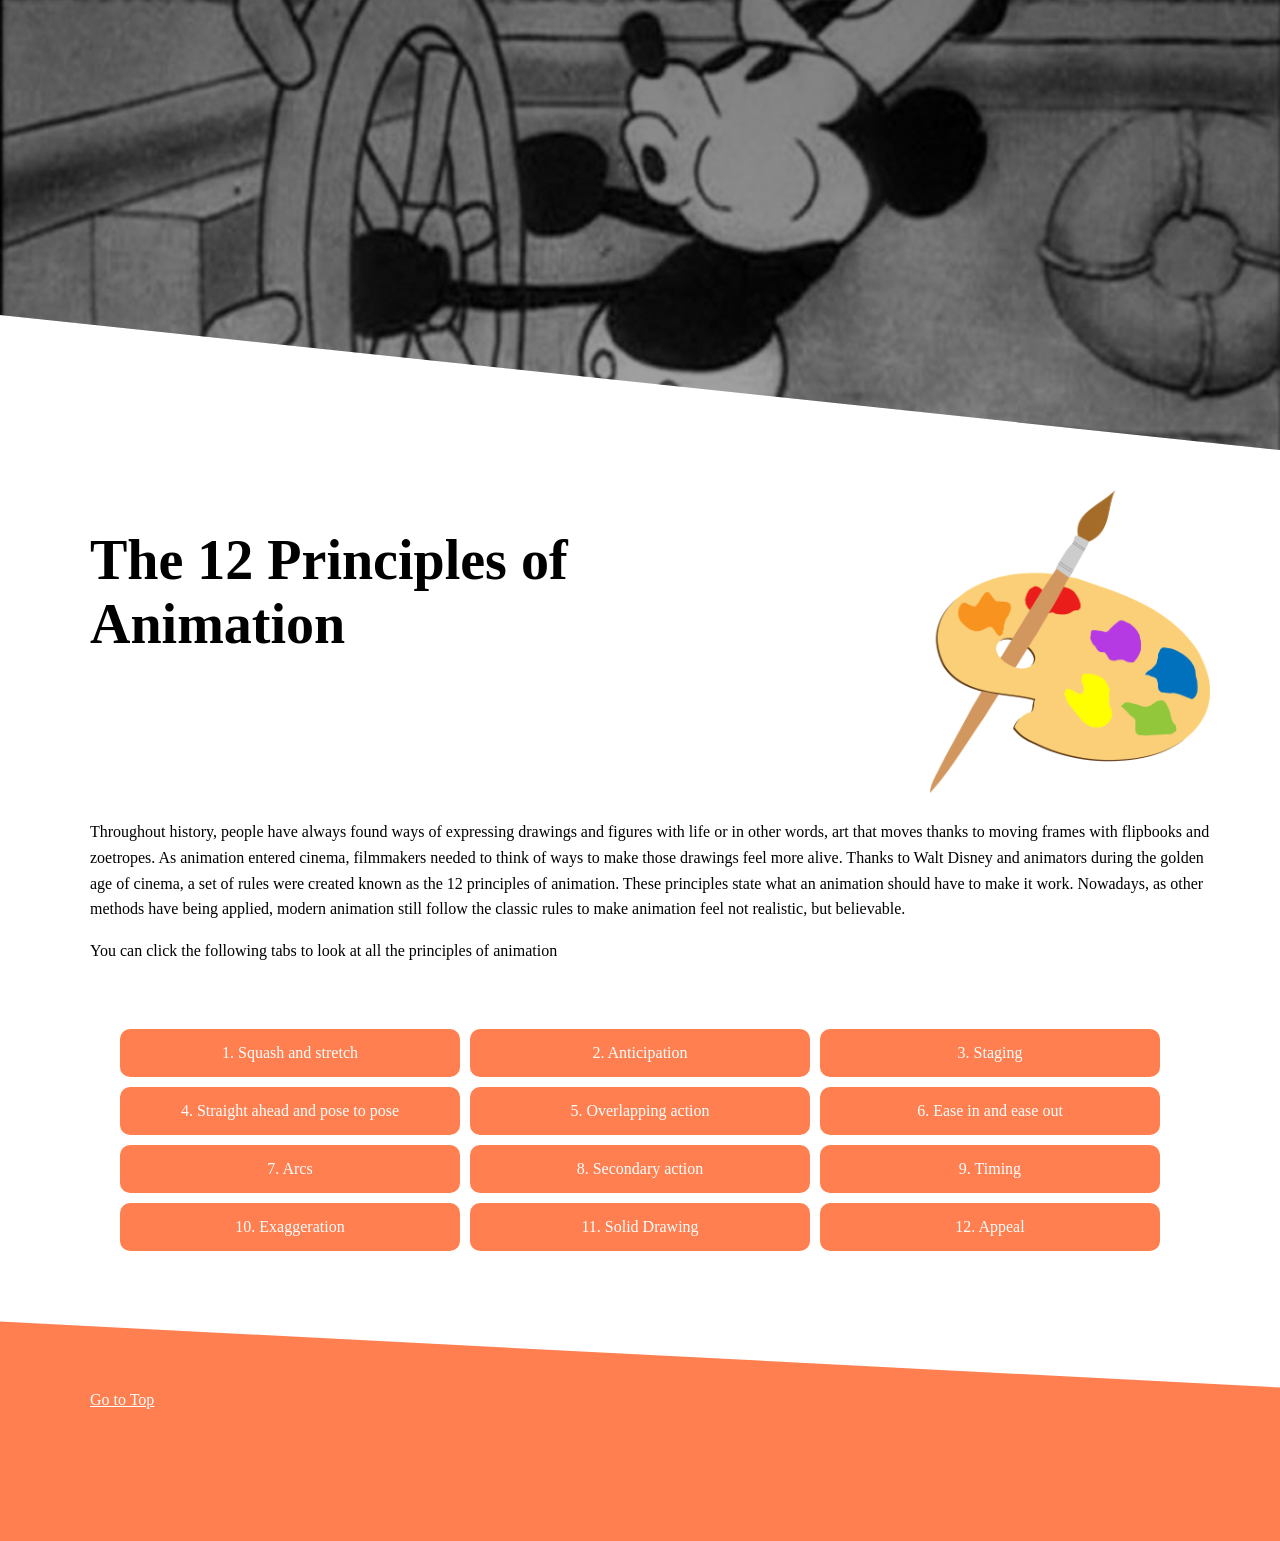
==== index.html @ e00cbaf3 "Add files via upload" ====
<!DOCTYPE html>
<html lang="en">

<head>

  <meta charset="UTF-8">
  <meta name="viewport" content="width=device-width, initial-scale=1.0">
  <title>12 Principles of Animation: Main Page</title>
  <link rel="stylesheet" href="css/styling.css">
   

</head>

<body>
<header class = "home-header">


</header>

<nav id="sticky-header">

  <div class="sticky-header-principle">


    <a href="#top">Go to Top</a>
      

  </div>


</nav>



 <div class="clipped-container">
 <main id = "index-hierarchy">  <!--main content with skewed display-->

    <div id="home-title-picture">
    <h1> The 12 Principles of Animation</h1>
    <img src="pics/artist-1297400_1280.png" alt = "artist palette" width="50%">
    </div>


  <div>
    
  

    <p>
    Throughout history, people have always found ways of expressing drawings and figures with life or in other
    words, art that moves thanks to moving frames with flipbooks and zoetropes. 
    As animation entered cinema, filmmakers needed to think of ways to make those drawings feel more alive. 
    Thanks to Walt Disney and animators during the golden age of cinema, a set of rules were created known as the 12 principles of animation. 
    These principles state what an animation should have to make it work.
    Nowadays, as other methods have being applied, modern animation still follow the classic 
    rules to make animation feel not realistic, but believable.
    </p>

  

    <div>
   <p>You can click the following tabs to look at all the principles of animation</p>

    </div>

 
 </div>
  

</main> 

   <div class = "principles-index">
      <!--grid tabs goes here-->

      <a href="squashNstretch.html"> 1. Squash and stretch</a>
      <a href="anticipation.html">2. Anticipation</a>
      <a href="staging.html"> 3. Staging</a>
      <a href="straightPose.html"> 4. Straight ahead and pose to pose</a>
      <a href="overlap.html">5. Overlapping action </a>
      <a href="easeinNout.html"> 6. Ease in and ease out</a>
      <a href="arcs.html">7. Arcs</a>
      <a href="secondary.html"> 8. Secondary action</a>
      <a href="timing.html"> 9. Timing</a>
      <a href="exaggeration.html">10. Exaggeration</a>
      <a href="solidDrawing.html">11. Solid Drawing</a>
      <a href="appeal.html">12. Appeal</a>
 
    </div>



 </div>

 <footer>  

  <div class="skipMain">
  <a href="#top">Go to Top</a>
  </div>
 </footer>

 <script src="js/code.js"></script>

</body>



</html>
---- css/styling.css ----
@font-face {
    font-family: "Comfortaa";
    src: url(../fonts/Comfortaa-Bold.ttf) format('truetype');
    src: url(../fonts/Comfortaa-Light.ttf) format('truetype');
    src: url(../fonts/Comfortaa-Regular.ttf) format('truetype');

}

html{

    scroll-behavior: smooth;
  }
  
body{

    font-family: "Comfortaa", regular;
    font-size: 100%;
    margin: 0;
    padding: 0;


}

iframe {

    width: 90%;
}

p {
    line-height: 1.6; 
  }


  
   .home-header {
    height: 50vh;
    background-image: url("../pics/steamboat.jpg");
    background-size: cover;
    background-position: center;
    display: flex;
    clip-path: polygon(
        0 0,
    100% 0,
    100% 100%,
    0 70%
    );
  }
  
  
   .home-header::before {
      content: '';
      position: absolute;
      top: 0;
      left: 0;
      right: 0;
      bottom: 0;
      overflow: hidden;
      /* Add your gradient or solid color overlay here */
      background: linear-gradient(to bottom, rgba(0, 0, 0, 0.5), rgba(0, 0, 0, 0.2)); 
      /*background-color: white;*/
      z-index: -1; /* Puts the overlay behind the header content */
      /*transform: skewY(-6deg); */
      /*transform-origin: bottom left;*/
  }
    


    .principle-header {
    height: 50vh; 
    background-color: coral;
    background-size: cover;
    background-position: center;
    display: flex;
    justify-content: flex-end; /* Aligns content to the right end of the container */
    align-items: center; 
    clip-path: polygon(
        0 0,
    100% 0,
    100% 100%,
    0 70%
    );


  }


  
    .principle-header::before {
      content: '';
      position: absolute;
      top: 0;
      left: 0;
      right: 0;
      bottom: 0;
      overflow: hidden;
      /* Add your gradient or solid color overlay here */
      background: linear-gradient(to bottom, rgba(0, 0, 0, 0.5), rgba(0, 0, 0, 0.2)); 
      /*background-color: white;*/
      z-index: -1; /* Puts the overlay behind the header content */
      /*transform: skewY(-6deg); */
      /*transform-origin: bottom left;*/
  }


#sticky-header{

    position:fixed;
    display: flex;
    align-items: center;
       flex-direction: row;
    background-color: gray;
    border-radius: 10px;
    padding: 0px;
    margin:0px;
  text-align: center;
  height: 90px;
  top: -1000px;
  width:200px;
  right:10%;
  justify-content: center ;
  z-index: 1000;
  transition: top 0.3s; 


}

    #sticky-header.sticky {
        top: 0;
        }
        
.sticky-header-principle{

    display: flex;
    flex-direction: row;
    padding:10px;
    margin-left: 20px;
    margin-right: 20px;
    align-items:center;

}

.sticky-header-principle h1{

 

        font-size: 80%;
        text-align: right; 
        margin:0;
        padding:30px;
        color:white;
    
    

}

.sticky-header-principle a{

 

    font-size: 90%;
    text-align: right; 
    margin:0;
    padding:30px;
    color:white;



}
.sticky-header-principle p{

 

    font-size: 00%;
    text-align: right; 
    margin:0;
    padding:30px;
    color:white;



}

    #home-title-picture{

    display: grid;
    grid-template-columns: auto;

  }

  
.header-container-principle{

    font-size: 120%;
    text-align: right; 
    margin:0;
    padding:30px;
    color:white;


}






/*.skewed-bg {
   
    top: 0;
    bottom: 0;
    right: 0;
    left: 0;
    width: 100%;
    height: 100%;
    background-color: #36D1DC; 
    transform: skewY(-6deg); 
    transform-origin: top left;
}*/



.clipped-container{ 
margin-left: 70px;
margin-right: 70px;
margin-top: 30px;
margin-bottom: 30px;

}
#index-hierarchy{
    
    width:100%;
    display: grid;
    grid-template-columns: 1fr;
    row-gap:10px;
    column-gap: 10px;
    padding:10px;
    justify-content: center;
    text-align: left;
    align-items:center;
    object-fit: cover;
       

}

.spaceA { grid-area: spaceA; }
.spaceB { grid-area: spaceB; }
.spaceC { grid-area: spaceC; }
.spaceD { grid-area: spaceD; }
.spaceE { grid-area: spaceE; }
.spaceF { grid-area: spaceF; }
.spaceG { grid-area: spaceG; }
.spaceH { grid-area: spaceH; }
.spaceI { grid-area: spaceI; }


#first-hierarchy{

    width:100%;
    display: grid;
    grid-template-columns: 1fr;
    grid-template-areas:
    'spaceA'
    'spaceB'
    'spaceC'
    'spaceD'
    'spaceE';
    row-gap:10px;
    column-gap: 10px;
    padding:10px;
    justify-content: center;
    align-items:center;
    object-fit: cover;

}

#second-hierarchy{

    width: 100%;
    display: grid;
    grid-template-columns: 1fr;
    grid-template-areas:
    'spaceA'
    'spaceB'
    'spaceC';
    row-gap:10px;
    column-gap: 10px;
    padding:10px;
    justify-content: center;
    align-items:center;
    object-fit: cover;
    
}

#third-hierarchy{

    width:100%;
    display: grid;
    grid-template-columns: 1fr;
    grid-template-areas:
    'spaceA'
    'spaceB'
    'spaceC'
    'spaceD'
    'spaceE'
    'spaceF'
    'spaceG'
    'spaceH'
    'spaceI';
    row-gap:10px;
    column-gap: 10px;
    padding:10px;
    justify-content: center;
    align-items:center;
    object-fit: cover;
    
}

#fourth-hierarchy{

    width: 100%;
    display: grid;
    grid-template-columns: 1fr;
    grid-template-areas:
    'spaceA'
    'spaceB'
    'spaceC'
    'spaceD'
    'spaceE'
    'spaceF'
    'spaceG';
    row-gap:10px;
    column-gap: 10px;
    padding:10px;
    justify-content: center;
    align-items:center;
    object-fit: cover;
    
}

#fifth-hierarchy{

    width:100%;
    display: grid;
    grid-template-columns: 1fr;
    grid-template-areas:
    'spaceA'
    'spaceB'
    'spaceC'
    'spaceD'
    'spaceE'
    'spaceF'
    'spaceG'
    'spaceH'
    'spaceI';
    row-gap:10px;
    column-gap: 10px;
    padding:10px;
    justify-content: center;
    align-items:center;
    object-fit: cover;
    
}



.pre-madeGIF{

 border-radius: 40px;
 border: 3px solid black;
 width: 90%;
 

}

.principles-index{


    display: grid;
   grid-template-columns: auto;
   text-align: center;
 
   row-gap: 10px;
   column-gap: 10px;


}

.principles-index a {

   color: white;
   background-color: coral;
   text-decoration: none;
   padding: 15px;
   display: block;
   text-align: center;
   border-radius: 10px;

}

.principles-index a:hover{

    color: coral;
    background-color: rgb(255, 199, 178);
    border: none;
    text-decoration: none;
    padding: 15px;
    display: block;
    text-align: center;
    border-radius: 10px;
 
}

footer{

    height: 20vh;
    align-items: center; 
    background-color: coral;
    padding: 20px;
    clip-path: polygon(
        0 0,   
        100% 30%,  
        100% 100%,  
        0 100%  
    );



}

.skipMain{

    margin-left: 70px;
    margin-right: 70px;
    margin-top: 50px;
    margin-bottom: 50px;

}


footer a{

    font-size: 100%;
    color: white;
    text-emphasis: none;

  

}

@media all and (min-width:760px){

       
   /* .sticky-header{

      top: 0px;


      
      }*/

    #home-title-picture{

    
        display: grid;
        grid-template-columns: 1fr 1fr;

    
      }

    #home-title-picture > :last-child{

        justify-self:right;
    }

    #home-title-picture h1{

        font-size: 300%;

    }
    

    .header-container-principle{

        font-size: 150%;
        text-align: right; 
        margin: 0;
        padding:30px; /* Remove default margin for h1 */
        color:white;
    
    }

    .clipped-container{ 
    margin-left: 80px;
    margin-right: 80px;
    margin-top: 30px;
    margin-bottom: 30px;
    
    }

    .index-hierarchy{

        display: grid;
        grid-template-columns: 1fr 1fr;
        margin: 20px;
        row-gap:10px;
        column-gap: 10px;
        padding:10px;
        justify-content: center;
        align-items:center;
        object-fit: cover;
           
    
    }

    .index-hierarchy > :first-child{

      grid-column: 1 / span 2;

  }

  


#first-hierarchy{

    display: grid;
    grid-template-columns: 1fr 1fr;
    grid-template-areas:
    'spaceA spaceA'
    'spaceB spaceC'
    'spaceE spaceD';
    row-gap:40px;
    column-gap: 40px;
    padding:20px;
    justify-content: center;
    align-items:center;
    object-fit: cover;

}

#second-hierarchy{

    display: grid;
    grid-template-columns: 1fr 1fr;
    grid-template-areas:
    'spaceA spaceA'
    'spaceB spaceC';
    row-gap:40px;
    column-gap: 40px;
    padding:20px;
    justify-content: center;
    align-items:center;
    object-fit: cover;
    
}

#third-hierarchy{

    display: grid;
    grid-template-columns: 1fr 1fr;
    grid-template-areas:
    'spaceA spaceA'
    'spaceB spaceC'
    'spaceD spaceD'
    'spaceE spaceF'
    'spaceG spaceG'
    'spaceH spaceI';
    row-gap:40px;
    column-gap: 40px;
    padding:20px;
    justify-content: center;
    align-items:center;
    object-fit: cover;
    
}

#fourth-hierarchy{

    display: grid;
    grid-template-columns: 1fr 1fr;
    grid-template-areas:
    'spaceA spaceA'
    'spaceB spaceC'
    'spaceE spaceD'
    'spaceF spaceG';
    row-gap:40px;
    column-gap: 40px;
    padding:20px;
    justify-content: center;
    align-items:center;
    object-fit: cover;
    
}

#fifth-hierarchy{


    display: grid;
    grid-template-columns: 1fr 1fr;
    grid-template-areas:
    'spaceA spaceA'
    'spaceB spaceC'
    'spaceE spaceD'
    'spaceF spaceG'
    'spaceI spaceH';
    row-gap:40px;
    column-gap: 40px;
    padding:20px;
    justify-content: center;
    align-items:center;
    object-fit: cover;
    
}

iframe {

    width: 90%;
    padding: 5px;
    object-fit: cover;
    align-items: center;
}

  

  .principles-index{

    display: grid;
    grid-template-columns: 1fr 1fr;
    padding: 40px;
    text-align: center;
    row-gap: 10px;
    column-gap: 10px;

  }



}

@media all and (min-width:998px){

    #home-title-picture h1{

        font-size: 350%;

    }
    


    .header-container-principle{

        font-size: 170%;
      
    
    
    }

    .principles-index{

        display: grid;
        grid-template-columns: 1fr 1fr 1fr;
        text-align: center;
        row-gap: 10px;
        column-gap: 10px;
    
      }
    


}

@media screen and (prefers-reduced-motion:reduce){

    html{

        scroll-behavior: auto;
      
      }


#sticky-header{

    transition: none;

}

#sticky-header.sticky {
top: 0; /* Pop into view */
}

    
}

@media (prefers-color-scheme:dark){

   body{
  
    background: rgb(87, 87, 87);

   }
  
    .clipped-container{

    color: white;

  }

   #sticky-header{

   
    background-color: white;

   }

   #sticky-header a{

    color:coral;

   }

.pre-madeGIF{

    border-radius: 40px;
    border: none;
    width: 90%;
    
   
   }

   .principle-header{

    background-color: coral;


   }


   .principle-header::before {

    background: linear-gradient(to bottom, rgba(149, 149, 149, 0.5), rgba(255, 255, 255, 0.2)); 
    
}

.header-container-principle{

   
    color:rgb(145, 71, 45);


}


      

}
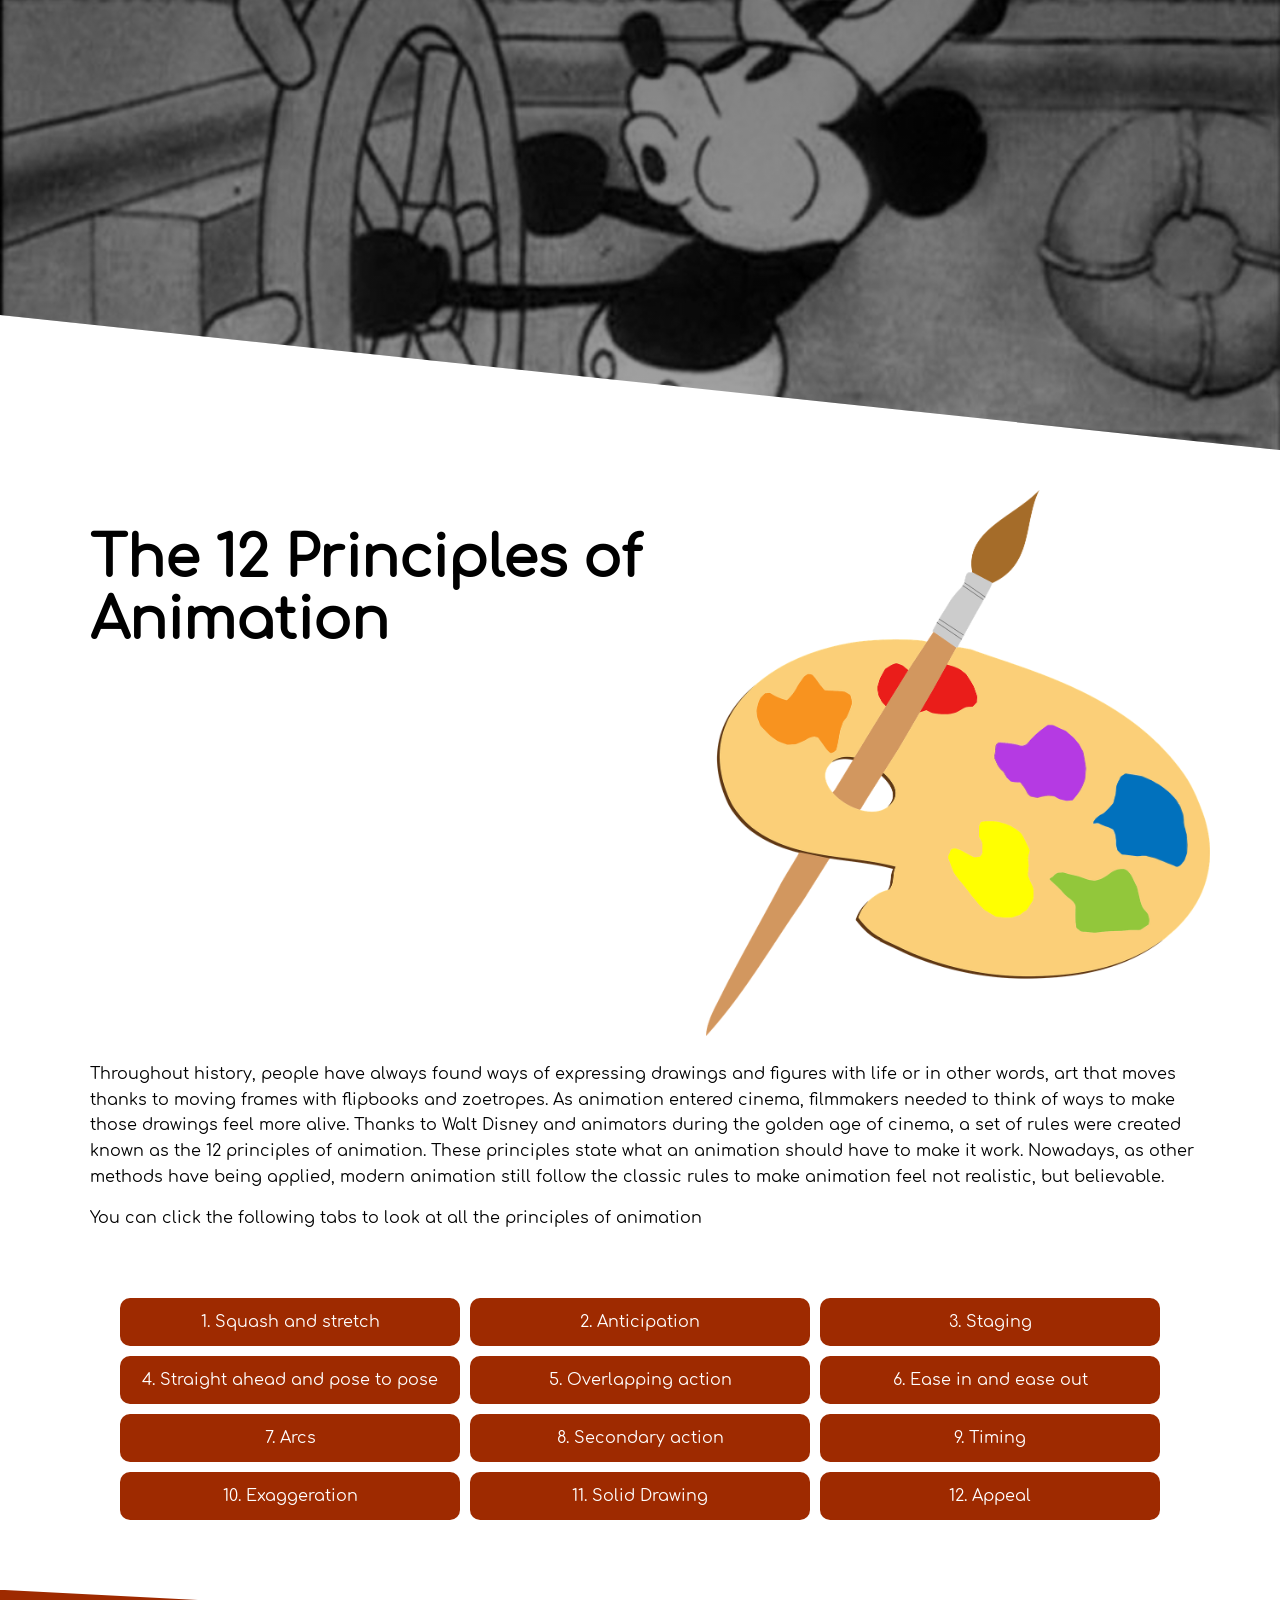
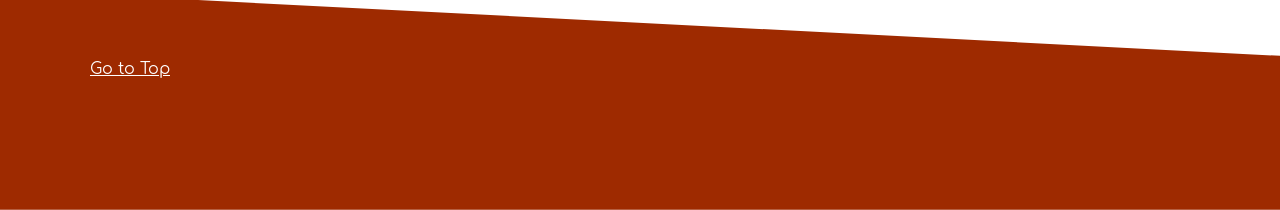
==== commit d8b7283f: "Update index.html" ====
--- a/index.html
+++ b/index.html
@@ -37,7 +37,7 @@
 
     <div id="home-title-picture">
     <h1> The 12 Principles of Animation</h1>
-    <img src="pics/artist-1297400_1280.png" alt = "artist palette" width="50%">
+    <img src="pics/artist-1297400_1280.png" alt = "artist palette" style= "width: 90%;">
     </div>
 
 
@@ -103,4 +103,4 @@
 
 
 
-</html>+</html>
--- a/css/styling.css
+++ b/css/styling.css
@@ -67,7 +67,7 @@
 
     .principle-header {
     height: 50vh; 
-    background-color: coral;
+    background-color:#9E2A00;
     background-size: cover;
     background-position: center;
     display: flex;
@@ -85,7 +85,7 @@
 
 
   
-    .principle-header::before {
+   /* .principle-header::before {
       content: '';
       position: absolute;
       top: 0;
@@ -94,19 +94,20 @@
       bottom: 0;
       overflow: hidden;
       /* Add your gradient or solid color overlay here */
-      background: linear-gradient(to bottom, rgba(0, 0, 0, 0.5), rgba(0, 0, 0, 0.2)); 
-      /*background-color: white;*/
+     /* background: linear-gradient(to bottom, rgba(0, 0, 0, 0.5), rgba(0, 0, 0, 0.4)); 
+
       z-index: -1; /* Puts the overlay behind the header content */
       /*transform: skewY(-6deg); */
-      /*transform-origin: bottom left;*/
-  }
-
+      /*transform-origin: bottom left;
+  }*/
 
 #sticky-header{
 
-    position:fixed;
+    
+    /*position:fixed;
     display: flex;
     align-items: center;
+
        flex-direction: row;
     background-color: gray;
     border-radius: 10px;
@@ -119,39 +120,70 @@
   right:10%;
   justify-content: center ;
   z-index: 1000;
+    clip-path: polygon(
+    0 0,   
+    100% 30%,  
+    100% 100%,  
+    0 100%  
+);*/
+
+background-image: url('../pics/steamboat.jpg');
+background-size: cover;
+background-position: center;
+position:  fixed; /* Essential for positioning the pseudo-element overlay */
+display: flex;
+justify-content: flex-end; /* Aligns content to the right */
+align-items: center; 
+
+color: white;
+padding: 20px;
+text-align: center;
+height: 90px;
+top: -1000px;
+width:100%;
+z-index: 1000;
+clip-path: polygon(
+  0 0,   
+  100% 0%,  
+  100% 100%,  
+  0 20%  );
+
   transition: top 0.3s; 
 
 
 }
+#sticky-header::before {
+    content: '';
+    position: absolute;
+    top: 0;
+    left: 0;
+    right: 0;
+    bottom: 0;
+    /* Add your gradient or solid color overlay here */
+    background: linear-gradient(to bottom, rgba(0, 0, 0, 0.7), rgba(0, 0, 0, 0.4)); 
+    z-index: -1; /* Puts the overlay behind the header content */
+  }
+  
+
 
     #sticky-header.sticky {
         top: 0;
         }
         
+        
 .sticky-header-principle{
 
     display: flex;
+    border-radius: 5px;
     flex-direction: row;
     padding:10px;
     margin-left: 20px;
-    margin-right: 20px;
-    align-items:center;
-
-}
-
-.sticky-header-principle h1{
-
- 
-
-        font-size: 80%;
-        text-align: right; 
-        margin:0;
-        padding:30px;
-        color:white;
-    
-    
-
-}
+    margin-right: 40px;
+    align-items:center;
+
+}
+
+
 
 .sticky-header-principle a{
 
@@ -160,25 +192,16 @@
     font-size: 90%;
     text-align: right; 
     margin:0;
-    padding:30px;
-    color:white;
-
-
-
-}
-.sticky-header-principle p{
-
- 
-
-    font-size: 00%;
-    text-align: right; 
-    margin:0;
-    padding:30px;
-    color:white;
-
-
-
-}
+    padding:10px;
+    color: #9E2A00;
+    border-radius:20px;
+    background-color: #FFFFFF;
+
+
+
+
+}
+
 
     #home-title-picture{
 
@@ -378,7 +401,6 @@
     display: grid;
    grid-template-columns: auto;
    text-align: center;
- 
    row-gap: 10px;
    column-gap: 10px;
 
@@ -388,7 +410,7 @@
 .principles-index a {
 
    color: white;
-   background-color: coral;
+    background-color:#9E2A00;
    text-decoration: none;
    padding: 15px;
    display: block;
@@ -399,7 +421,7 @@
 
 .principles-index a:hover{
 
-    color: coral;
+    color: #9E2A00;
     background-color: rgb(255, 199, 178);
     border: none;
     text-decoration: none;
@@ -414,7 +436,7 @@
 
     height: 20vh;
     align-items: center; 
-    background-color: coral;
+    background-color:#9E2A00;
     padding: 20px;
     clip-path: polygon(
         0 0,   
@@ -695,7 +717,7 @@
 
    body{
   
-    background: rgb(87, 87, 87);
+    background-color: #575757;
 
    }
   
@@ -705,18 +727,7 @@
 
   }
 
-   #sticky-header{
-
-   
-    background-color: white;
-
-   }
-
-   #sticky-header a{
-
-    color:coral;
-
-   }
+
 
 .pre-madeGIF{
 
@@ -729,23 +740,43 @@
 
    .principle-header{
 
-    background-color: coral;
+    background-color:   rgb(116 66 48);
 
 
    }
 
-
-   .principle-header::before {
-
-    background: linear-gradient(to bottom, rgba(149, 149, 149, 0.5), rgba(255, 255, 255, 0.2)); 
-    
-}
-
-.header-container-principle{
+   .header-container-principle{
 
    
-    color:rgb(145, 71, 45);
-
+    color: white;
+
+
+}
+
+    .principles-index a {
+
+   color: white;
+    background-color:rgb(116 66 48);
+   text-decoration: none;
+   padding: 15px;
+   display: block;
+   text-align: center;
+   border-radius: 10px;
+
+}
+
+
+
+footer{
+
+    background-color: rgb(116 66 48);
+ 
+
+
+}
+.skipMain a {
+
+    color:white;
 
 }
 
@@ -759,3 +790,7 @@
 
 
 
+
+
+
+
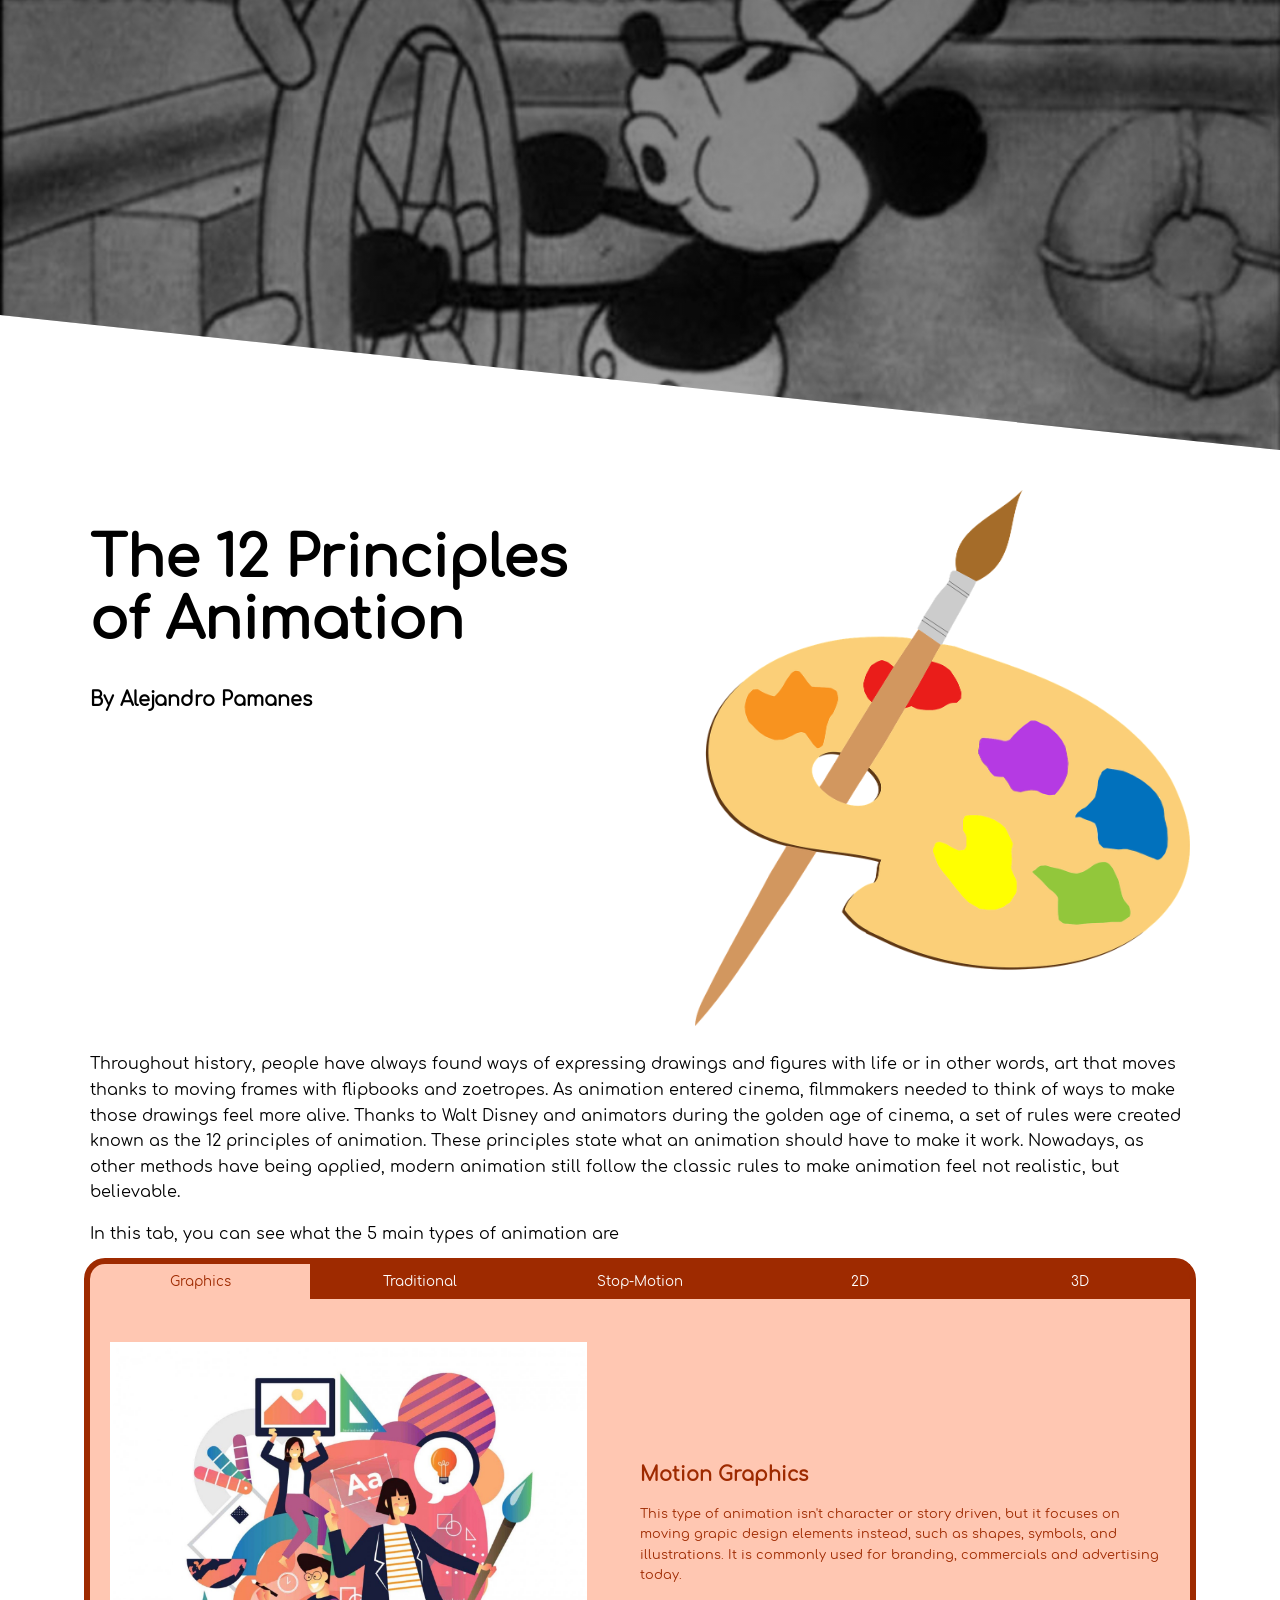
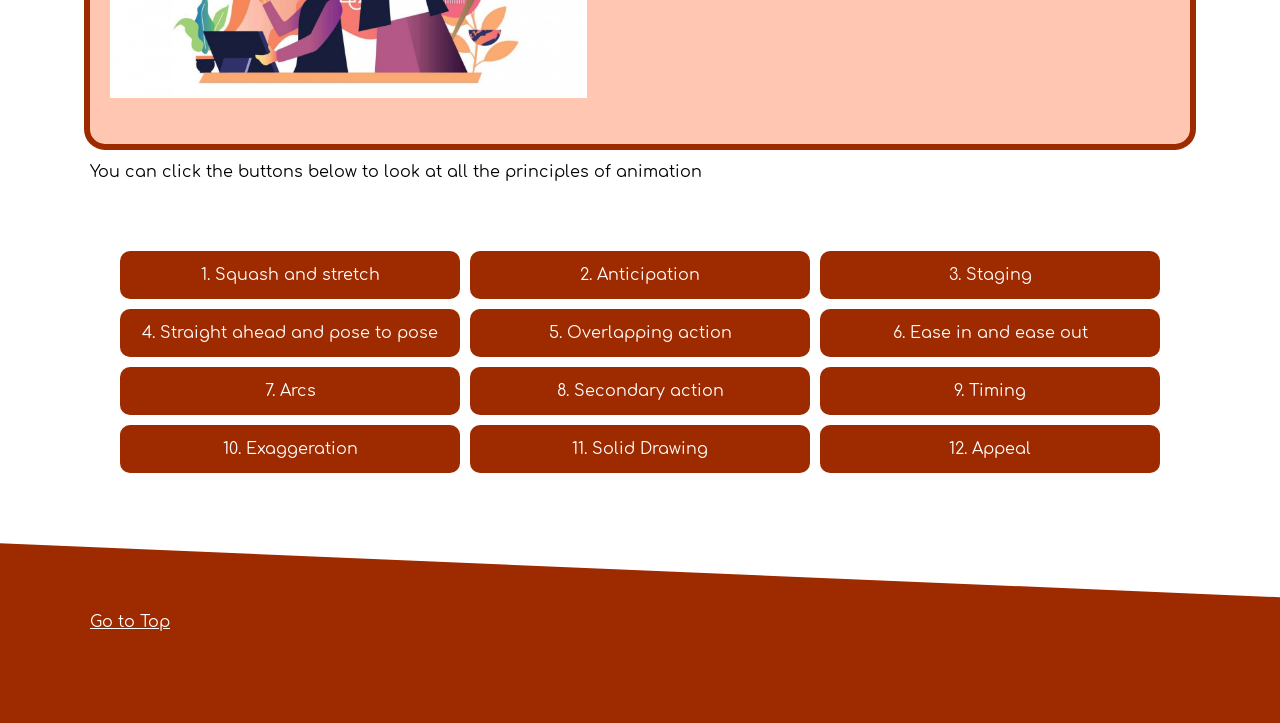
==== commit 492fd463: "Update index.html" ====
--- a/index.html
+++ b/index.html
@@ -36,7 +36,10 @@
  <main id = "index-hierarchy">  <!--main content with skewed display-->
 
     <div id="home-title-picture">
+    <div class="mainIndexTitle">
     <h1> The 12 Principles of Animation</h1>
+    <h2> By Alejandro Pamanes</h2>
+    </div>
     <img src="pics/artist-1297400_1280.png" alt = "artist palette" style= "width: 90%;">
     </div>
 
@@ -55,10 +58,70 @@
     rules to make animation feel not realistic, but believable.
     </p>
 
-  
+    <p>In this tab, you can see what the 5 main types of animation are</p>
+    
+   <div class="types-tab">
+    <!--<input type="radio" id ="tabfree" name="mytabs" checked="checked">-->
+   <!-- <label for="tabfree">Motion Graphics</label>-->
+   <div class="sidebar">
+   <button class="tab-button tab-button--active" data-for-tab="1">Graphics</button>
+   <button class="tab-button" data-for-tab="2">Traditional</button>
+   <button class="tab-button" data-for-tab="3">Stop-Motion</button>
+   <button class="tab-button" data-for-tab="4">2D </button>
+   <button class="tab-button" data-for-tab="5">3D </button>
+   </div>
+    <div class="tab tab--active" data-tab="1">
+      <div ><img src="pics/motion.png"  alt = "Motion Graphics" width="100"></div>
+    <div><h3 > Motion Graphics</h3>
+      <p >This type of animation isn't character or story driven, but it focuses on moving grapic design elements instead, such as 
+          shapes, symbols, and illustrations. It is commonly used for branding, commercials and advertising today.
+      </p></div> 
+    </div>
+    <!--<input type="radio" id ="tabsilver" name="mytabs">-->
+    <!--<label for="tabsilver">Traditional </label>-->
+    <div class="tab" data-tab="2">
+      <div><img src="pics/traditional.png"  alt = "Traditional animation" width="100"></div>
+      <div><h3> Traditional animation</h3>
+     <p>Also known as hand-drawn animation. It focuses on animation where everything is completely done by hand, from the frames, background, cels, everything using. 
+        traditional methods. It's been around since the start of the 20th century.
+
+      </p></div>
+    </div>
+    <!--<input type="radio" id ="tabslab" name="mytabs">-->
+    <!--<label for="tabslab">Stop-Motion</label>-->
+    <div class="tab" data-tab="3">
+      <div><img src="pics/clay.png"  alt = "Stop-motion" width="100" ></div>
+      <div><h3> Stop-motion animation</h3>
+     <p>It focuses on taking various photos of an object and playing them together to have some sort of movement. This technique is commonly applied in films 
+      involving clay figurines where each character has wired limbs underneath the clay, letting animators manipulate the character's movement for each frame they shoot.
+      </p></div>
+    </div>
+    <!--<input type="radio" id ="tabgo" name="mytabs">-->
+    <!--<label for="tabgo">2D </label>-->
+    <div class="tab" data-tab="4">
+      <div><img src="pics/asdf.png"  alt = "2D Animation" width="100" ></div>
+      <div><h3> 2D animation</h3>
+     <p>2D animation also requires movement using frames, but the characters and backgrounds are drawn digitally to avoid drawing every frame one by one.
+      Chacacters can have their limbs be separated and altered and then sticked together so the animator can just move them for every new frame.
+    </p>
+     </div>
+    </div>
+    <!--<input type="radio" id ="tabrap" name="mytabs">-->
+    <!--<label for="tabrap">3D</label>-->
+    <div class="tab" data-tab="5">
+      <div><img src="pics/blend.png"  alt = "3D Animation" width="100" ></div>
+      <div><h3> 3D animation</h3>
+     <p>Also known as CGI animation, it focuses on designing chacacters and scenarios by computer using 3D graphics. It shares similar concepts like rigging 
+      and moving limbs for everyframe like 2D animation, but involving 3D environments instead.
+    </p>
+    </div>
+    </div>
+
+
+   </div>
 
     <div>
-   <p>You can click the following tabs to look at all the principles of animation</p>
+   <p>You can click the buttons below to look at all the principles of animation</p>
 
     </div>
 
--- a/css/styling.css
+++ b/css/styling.css
@@ -1,130 +1,137 @@
 @font-face {
-    font-family: "Comfortaa";
-    src: url(../fonts/Comfortaa-Bold.ttf) format('truetype');
-    src: url(../fonts/Comfortaa-Light.ttf) format('truetype');
-    src: url(../fonts/Comfortaa-Regular.ttf) format('truetype');
-
-}
+  font-family: "Comfortaa";
+  src: url(../fonts/Comfortaa-Bold.ttf) format('truetype');
+  src: url(../fonts/Comfortaa-Light.ttf) format('truetype');
+  src: url(../fonts/Comfortaa-Regular.ttf) format('truetype');
+
+}
+
 
 html{
 
-    scroll-behavior: smooth;
-  }
-  
+scroll-behavior: smooth;
+box-sizing:border-box;
+}
+* {
+
+    box-sizing: inherit;
+}
+
+
 body{
 
-    font-family: "Comfortaa", regular;
-    font-size: 100%;
-    margin: 0;
-    padding: 0;
+  font-family: "Comfortaa", regular;
+  font-size: 100%;
+  margin: 0;
+  padding: 0;
 
 
 }
 
 iframe {
 
-    width: 90%;
+  width: 90%;
 }
 
 p {
-    line-height: 1.6; 
-  }
-
-
-  
-   .home-header {
-    height: 50vh;
-    background-image: url("../pics/steamboat.jpg");
-    background-size: cover;
-    background-position: center;
-    display: flex;
-    clip-path: polygon(
-        0 0,
-    100% 0,
-    100% 100%,
-    0 70%
-    );
-  }
-  
-  
-   .home-header::before {
-      content: '';
-      position: absolute;
-      top: 0;
-      left: 0;
-      right: 0;
-      bottom: 0;
-      overflow: hidden;
-      /* Add your gradient or solid color overlay here */
-      background: linear-gradient(to bottom, rgba(0, 0, 0, 0.5), rgba(0, 0, 0, 0.2)); 
-      /*background-color: white;*/
-      z-index: -1; /* Puts the overlay behind the header content */
-      /*transform: skewY(-6deg); */
-      /*transform-origin: bottom left;*/
-  }
-    
-
-
-    .principle-header {
-    height: 50vh; 
-    background-color:#9E2A00;
-    background-size: cover;
-    background-position: center;
-    display: flex;
-    justify-content: flex-end; /* Aligns content to the right end of the container */
-    align-items: center; 
-    clip-path: polygon(
-        0 0,
-    100% 0,
-    100% 100%,
-    0 70%
-    );
-
-
-  }
-
-
-  
-   /* .principle-header::before {
-      content: '';
-      position: absolute;
-      top: 0;
-      left: 0;
-      right: 0;
-      bottom: 0;
-      overflow: hidden;
-      /* Add your gradient or solid color overlay here */
-     /* background: linear-gradient(to bottom, rgba(0, 0, 0, 0.5), rgba(0, 0, 0, 0.4)); 
-
-      z-index: -1; /* Puts the overlay behind the header content */
-      /*transform: skewY(-6deg); */
-      /*transform-origin: bottom left;
-  }*/
+  line-height: 1.6; 
+}
+
+
+
+ .home-header {
+  height: 50vh;
+  background-image: url("../pics/steamboat.jpg");
+  background-size: cover;
+  background-position: center;
+  display: flex;
+  clip-path: polygon(
+      0 0,
+  100% 0,
+  100% 100%,
+  0 70%
+  );
+}
+
+
+ .home-header::before {
+    content: '';
+    position: absolute;
+    top: 0;
+    left: 0;
+    right: 0;
+    bottom: 0;
+    overflow: hidden;
+    /* Add your gradient or solid color overlay here */
+    background: linear-gradient(to bottom, rgba(0, 0, 0, 0.5), rgba(0, 0, 0, 0.2)); 
+    /*background-color: white;*/
+    z-index: -1; /* Puts the overlay behind the header content */
+    /*transform: skewY(-6deg); */
+    /*transform-origin: bottom left;*/
+}
+  
+
+
+  .principle-header {
+  height: 50vh; 
+  background-color:#9E2A00;
+  background-size: cover;
+  background-position: center;
+  display: flex;
+  justify-content: flex-end; /* Aligns content to the right end of the container */
+  align-items: center; 
+  clip-path: polygon(
+      0 0,
+  100% 0,
+  100% 100%,
+  0 70%
+  );
+
+
+}
+
+
+
+ /* .principle-header::before {
+    content: '';
+    position: absolute;
+    top: 0;
+    left: 0;
+    right: 0;
+    bottom: 0;
+    overflow: hidden;
+    /* Add your gradient or solid color overlay here */
+   /* background: linear-gradient(to bottom, rgba(0, 0, 0, 0.5), rgba(0, 0, 0, 0.4)); 
+
+    z-index: -1; /* Puts the overlay behind the header content */
+    /*transform: skewY(-6deg); */
+    /*transform-origin: bottom left;
+}*/
 
 #sticky-header{
 
-    
-    /*position:fixed;
-    display: flex;
-    align-items: center;
-
-       flex-direction: row;
-    background-color: gray;
-    border-radius: 10px;
-    padding: 0px;
-    margin:0px;
-  text-align: center;
-  height: 90px;
-  top: -1000px;
-  width:200px;
-  right:10%;
-  justify-content: center ;
-  z-index: 1000;
-    clip-path: polygon(
-    0 0,   
-    100% 30%,  
-    100% 100%,  
-    0 100%  
+  
+  /*position:fixed;
+  display: flex;
+  align-items: center;
+
+     flex-direction: row;
+  background-color: gray;
+  border-radius: 10px;
+  padding: 0px;
+  margin:0px;
+text-align: center;
+height: 90px;
+top: -1000px;
+width:200px;
+right:10%;
+justify-content: center ;
+z-index: 1000;
+  clip-path: polygon(
+  0 0,   
+  100% 30%,  
+  100% 100%,  
+  0 100%  
 );*/
 
 background-image: url('../pics/steamboat.jpg');
@@ -143,43 +150,43 @@
 width:100%;
 z-index: 1000;
 clip-path: polygon(
-  0 0,   
-  100% 0%,  
-  100% 100%,  
-  0 20%  );
-
-  transition: top 0.3s; 
+0 0,   
+100% 0%,  
+100% 100%,  
+0 20%  );
+
+transition: top 0.3s; 
 
 
 }
 #sticky-header::before {
-    content: '';
-    position: absolute;
-    top: 0;
-    left: 0;
-    right: 0;
-    bottom: 0;
-    /* Add your gradient or solid color overlay here */
-    background: linear-gradient(to bottom, rgba(0, 0, 0, 0.7), rgba(0, 0, 0, 0.4)); 
-    z-index: -1; /* Puts the overlay behind the header content */
-  }
-  
-
-
-    #sticky-header.sticky {
-        top: 0;
-        }
-        
-        
+  content: '';
+  position: absolute;
+  top: 0;
+  left: 0;
+  right: 0;
+  bottom: 0;
+  /* Add your gradient or solid color overlay here */
+  background: linear-gradient(to bottom, rgba(0, 0, 0, 0.7), rgba(0, 0, 0, 0.4)); 
+  z-index: -1; /* Puts the overlay behind the header content */
+}
+
+
+
+  #sticky-header.sticky {
+      top: 0;
+      }
+      
+      
 .sticky-header-principle{
 
-    display: flex;
-    border-radius: 5px;
-    flex-direction: row;
-    padding:10px;
-    margin-left: 20px;
-    margin-right: 40px;
-    align-items:center;
+  display: flex;
+  border-radius: 5px;
+  flex-direction: row;
+  padding:10px;
+  margin-left: 20px;
+  margin-right: 40px;
+  align-items:center;
 
 }
 
@@ -187,57 +194,64 @@
 
 .sticky-header-principle a{
 
+
+
+  font-size: 90%;
+  text-align: right; 
+  margin:0;
+  padding:10px;
+  color: #9E2A00;
+  border-radius:20px;
+  background-color: white;
+
+
+
+
+}
+
+
+  #home-title-picture{
+
+  display: grid;
+  grid-template-columns: auto;
+
+}
+
+#home-title-picture h2{
+
+  font-size: 120%;
+
+}
+
+
+
+.header-container-principle{
+
+  font-size: 100%;
+  text-align: right; 
+  margin:0;
+  padding:0px;
+  color:white;
+
+
+}
+
+
+
+
+
+
+/*.skewed-bg {
  
-
-    font-size: 90%;
-    text-align: right; 
-    margin:0;
-    padding:10px;
-    color: #9E2A00;
-    border-radius:20px;
-    background-color: #FFFFFF;
-
-
-
-
-}
-
-
-    #home-title-picture{
-
-    display: grid;
-    grid-template-columns: auto;
-
-  }
-
-  
-.header-container-principle{
-
-    font-size: 120%;
-    text-align: right; 
-    margin:0;
-    padding:30px;
-    color:white;
-
-
-}
-
-
-
-
-
-
-/*.skewed-bg {
-   
-    top: 0;
-    bottom: 0;
-    right: 0;
-    left: 0;
-    width: 100%;
-    height: 100%;
-    background-color: #36D1DC; 
-    transform: skewY(-6deg); 
-    transform-origin: top left;
+  top: 0;
+  bottom: 0;
+  right: 0;
+  left: 0;
+  width: 100%;
+  height: 100%;
+  background-color: #36D1DC; 
+  transform: skewY(-6deg); 
+  transform-origin: top left;
 }*/
 
 
@@ -248,20 +262,25 @@
 margin-top: 30px;
 margin-bottom: 30px;
 
-}
+
+}
+
+
 #index-hierarchy{
-    
-    width:100%;
-    display: grid;
-    grid-template-columns: 1fr;
-    row-gap:10px;
-    column-gap: 10px;
-    padding:10px;
-    justify-content: center;
-    text-align: left;
-    align-items:center;
-    object-fit: cover;
-       
+  
+
+  width: 100%;
+  display: grid;
+  grid-template-columns: 1fr;
+  row-gap:10px;
+  column-gap: 10px;
+  padding:10px;
+  justify-content: center;
+  text-align: left;
+  align-items:center;
+  object-fit: cover;
+
+     
 
 }
 
@@ -278,519 +297,1143 @@
 
 #first-hierarchy{
 
-    width:100%;
-    display: grid;
-    grid-template-columns: 1fr;
-    grid-template-areas:
-    'spaceA'
-    'spaceB'
-    'spaceC'
-    'spaceD'
-    'spaceE';
-    row-gap:10px;
-    column-gap: 10px;
-    padding:10px;
-    justify-content: center;
-    align-items:center;
-    object-fit: cover;
+  width:100%;
+  display: grid;
+  grid-template-columns: 1fr;
+  grid-template-areas:
+  'spaceA'
+  'spaceB'
+  'spaceC'
+  'spaceD'
+  'spaceE';
+  row-gap:10px;
+  column-gap: 10px;
+  padding:10px;
+  justify-content: center;
+  align-items:center;
+  object-fit: cover;
 
 }
 
 #second-hierarchy{
 
-    width: 100%;
-    display: grid;
-    grid-template-columns: 1fr;
-    grid-template-areas:
-    'spaceA'
-    'spaceB'
-    'spaceC';
-    row-gap:10px;
-    column-gap: 10px;
-    padding:10px;
-    justify-content: center;
-    align-items:center;
-    object-fit: cover;
+  width: 100%;
+  display: grid;
+  grid-template-columns: 1fr;
+  grid-template-areas:
+  'spaceA'
+  'spaceB'
+  'spaceC';
+  row-gap:10px;
+  column-gap: 10px;
+  padding:10px;
+  justify-content: center;
+  align-items:center;
+  object-fit: cover;
+  
+}
+
+#third-hierarchy{
+
+  width:100%;
+  display: grid;
+  grid-template-columns: 1fr;
+  grid-template-areas:
+  'spaceA'
+  'spaceB'
+  'spaceC'
+  'spaceD'
+  'spaceE'
+  'spaceF'
+  'spaceG'
+  'spaceH'
+  'spaceI';
+  row-gap:10px;
+  column-gap: 10px;
+  padding:10px;
+  justify-content: center;
+  align-items:center;
+  object-fit: cover;
+  
+}
+
+#fourth-hierarchy{
+
+  width: 100%;
+  display: grid;
+  grid-template-columns: 1fr;
+  grid-template-areas:
+  'spaceA'
+  'spaceB'
+  'spaceC'
+  'spaceD'
+  'spaceE'
+  'spaceF'
+  'spaceG';
+  row-gap:10px;
+  column-gap: 10px;
+  padding:10px;
+  justify-content: center;
+  align-items:center;
+  object-fit: cover;
+  
+}
+
+#fifth-hierarchy{
+
+  width:100%;
+  display: grid;
+  grid-template-columns: 1fr;
+  grid-template-areas:
+  'spaceA'
+  'spaceB'
+  'spaceC'
+  'spaceD'
+  'spaceE'
+  'spaceF'
+  'spaceG'
+  'spaceH'
+  'spaceI';
+  row-gap:10px;
+  column-gap: 10px;
+  padding:10px;
+  justify-content: center;
+  align-items:center;
+  object-fit: cover;
+  
+}
+
+.types-tab{
+
+/*border: 5px solid  #9E2A00;*/
+width: 100%;
+height:900px;
+margin: 30x 0px 30px 0px;
+outline: 6px solid #9E2A00; 
+border-radius: 15px;
+outline-offset: 0px; 
+
+
+
+}
+
+.types-tab img{
+
+  width: 100%;      /* Image takes the full width of its container */
+  height: auto;     /* Height is automatically calculated to maintain aspect ratio */
+  max-width: 500px
+  
+}
+
+
+
+.sidebar{
+
+
+width:125px;
+flex-shrink: 0;
+
+border: none;
+width: 100%;
+outline: none;
+cursor: pointer;
+
+}
+
+
+.tab-button{
+
+display: block;
+font-family: "Comfortaa", regular;
+padding: 10px;
+color: white;
+background:  #9E2A00;
+border: none;
+width: 100%;
+outline: none;
+cursor: pointer;
+
+}
+
+
+.tab-button:hover{
+
+ color: white;
+ text-decoration: underline;
+
+
+}
+
+.tab-button:active{
+
+background:  rgb(255, 199, 178);
+color: #9E2A00;
+
+
+}
+
+
+.tab-button--active{
+
+ background:  rgb(255, 199, 178);
+color: #9E2A00;
+
+}
+
+.tab-button--active:hover{
+
+ background:  rgb(255, 199, 178);
+color: #9E2A00;
+text-decoration: underline;
+
+}
+
+.tab{
+
+  width:100%;
+  height:80.8%;
+  background-color:  rgb(255, 199, 178);
+  font-size: 80%;
+  color:#9E2A00;
+   display: grid;
+  grid-template-columns: 1fr;
+  padding: 40px;
+  row-gap: 10px; 
+   margin-bottom: 20px;
+  justify-content: center;
+  align-items:center;
+  object-fit: cover;
+  text-align: start;
+  display: none;
+
+
+}
+
+
+.tab h3 {
+
+ font-size:150%;
+     
+}
+
+
+
+
+.tab--active{
+
+  display: grid;
+
+}
+
+
+.pre-madeGIF{
+
+border-radius: 40px;
+border: 3px solid black;
+width: 90%;
+
+
+}
+
+.sidebar{
+
+display: grid;
+flex-shrink: 0;
+
+border: none;
+width: 100%;
+outline: none;
+cursor: pointer;
+
+}
+
+
+/*.scroll-types{
+ --spacer:2rem;
+ display:grid;
+ gap: var(--spacer);
+ grid-auto-flow: column;
+ grid-auto-columns: minmax(250px,21%);
+ padding: 0 var(--spacer) var(--spacer);
+ overflow-x: auto;
+ overscroll-behavior-inline: contain;
+ width:100%;
+ max-width: 100%;
+ display:grid;
+ grid-auto-flow: column;
+ grid-auto-columns: minmax(260px,300px);
+ gap: 2rem;
+ overflow-x: auto;
+ scroll-snap-type: x mandatory;
+
+}
+
+/*.scroll-types{
+
+max-height: 400px;
+max-width: 100%;
+display: flex;
+overflow: auto;
+width:70vw;
+justify-content: center;
+justify-self: center;
+overflow-x: hidden;
+
+}
+
+.slider{
+
+ columns:40ch;
+ max-height: 100%;
+ padding: 10px;
+ overflow-x: auto;
+
+}
+
+.scroll-types::-webkit-scrollbar{
+
+width: 0;
+
+}*/
+
+/*.item{
+
+width:100%;
+
+grid-template-columns: 1fr;
+line-height: 110px;
+text-align: center;
+background-color: rgb(255, 199, 178);
+border: 5px solid  #9E2A00;
+justify-content: center;
+justify-items: center;
+align-items: center;
+border-radius: 10px;
+margin-right:2px;
+/*scroll-snap-align: start;
+display: grid; 
+gap: var(--spacer);
+padding: var(--spacer);
+background: var(--surface-2);
+border-radius: 10px;
+background-color: rgb(255, 199, 178);
+justify-content: center;
+justify-items: center;
+align-items: center;
+
+
+
+
+}
+
+.item > img {
+
+ inline-size: 100%;
+ justify-content: center;
+ aspect-ratio: 16 / 9;
+ object-fit: cover;
+
+
+}
+
+.snaps-inline{
+
+ scroll-snap-type: inline mandatory;
+ transition: 0.3s; 
+
+}
+
+.snaps-inline > *{
+
+scroll-snap-align: start;
+scroll-padding-inline: var(--spacer);
+
+}
+
+.item h3{
+
+font-size: 100%;
+
+color: #9E2A00;
+justify-content: center;
+text-align: center;
+
+}
+
+.item p{
+
+ font-size: 80%;
+ width: 70%;
+ color: #9E2A00;
+ justify-content: center;
+ text-align: center;
+
+}*/
+
+figure {
+  display: inline-block;
+  margin: 0;
+  position: relative;
+  text-align: center;
+  justify-content: center;
+  align-items: center;
+}
+
+figcaption {
+  position: absolute;
+  bottom: 0.5em;
+  left: 0;
+  padding: 10px;
+  color: white;
+  border-radius: 10px;
+  background-color: #9E2A00;
+  width: 80%;
+  font-size: 70%;
+}
+
+.principles-index{
+
+
+  display: grid;
+ grid-template-columns: auto;
+ text-align: center;
+ row-gap: 10px;
+ column-gap: 10px;
+
+
+}
+
+.principles-index a {
+
+ color: white;
+  background-color:#9E2A00;
+ text-decoration: none;
+ padding: 15px;
+ display: block;
+ text-align: center;
+ border-radius: 10px;
+
+}
+
+.principles-index a:hover{
+
+  color: #9E2A00;
+  background-color: rgb(255, 199, 178);
+  border: none;
+  text-decoration: none;
+  padding: 15px;
+  display: block;
+  text-align: center;
+  border-radius: 10px;
+
+}
+
+.principles-index a:focus{
+
+  color: #9E2A00;
+  background-color: rgb(255, 199, 178);
+  border: none;
+  text-decoration: none;
+  padding: 15px;
+  display: block;
+  text-align: center;
+  border-radius: 10px;
+
+}
+
+footer{
+
+  height: 20vh;
+  align-items: center; 
+  background-color:#9E2A00;
+  padding: 20px;
+  clip-path: polygon(
+      0 0,   
+      100% 30%,  
+      100% 100%,  
+      0 100%  
+  );
+
+
+
+}
+
+.skipMain{
+
+  margin-left: 70px;
+  margin-right: 70px;
+  margin-top: 50px;
+  margin-bottom: 50px;
+
+}
+
+
+footer a{
+
+  font-size: 100%;
+  color: white;
+  text-emphasis: none;
+
+
+
+}
+
+/*@media all and (min-width:450px){
+
+  .types-tab{
+  
+  height:670px;
+  
+  
+  
+  }
+  
+  .tab{
+  
+    height:74.2%;
+  
+  
+  }
+  }
+  
+
+@media all and (min-width:500px){
+
+.types-tab{
+
+height:700px;
+
+
+
+}
+
+.tab{
+
+  height:75.5%;
+
+
+}
+}
+
+@media all and (min-width:670px){
+
+  .types-tab{
+  
+  height:750px;
+  
+  
+  
+  }
+  
+  .tab{
+  
+    height:77%;
+  
+  
+  }
+  }
+
+  */
+
+
+@media all and (min-width:420px){
+
+.header-container-principle{
+
+  font-size: 120%;
+  padding:20px;
+
+
+}
+
+  
+}
+
+@media all and (min-width:760px){
+
+     
+ /* .sticky-header{
+
+    top: 0px;
+
+
     
+    }*/
+
+  #home-title-picture{
+
+  
+      display: grid;
+      grid-template-columns: 1fr 1fr;
+
+  
+    }
+
+  #home-title-picture > :last-child{
+
+      justify-self:right;
+  }
+
+  #home-title-picture h1{
+
+      font-size: 300%;
+
+  }
+  
+
+  .header-container-principle{
+
+      font-size: 150%;
+      text-align: right; 
+      margin: 0;
+      padding:30px; /* Remove default margin for h1 */
+      color:white;
+  
+  }
+
+  .clipped-container{ 
+  margin-left: 80px;
+  margin-right: 80px;
+  margin-top: 30px;
+  margin-bottom: 30px;
+  
+  }
+
+  .index-hierarchy{
+
+      display: grid;
+      grid-template-columns: 1fr 1fr;
+      margin: 20px;
+      row-gap:10px;
+      column-gap: 10px;
+      padding:10px;
+      justify-content: center;
+      align-items:center;
+      object-fit: cover;
+         
+  
+  }
+
+  .index-hierarchy > :first-child{
+
+    grid-column: 1 / span 2;
+
+}
+
+
+
+#first-hierarchy{
+
+  display: grid;
+  grid-template-columns: 1fr 1fr;
+  grid-template-areas:
+  'spaceA spaceA'
+  'spaceB spaceC'
+  'spaceE spaceD';
+  row-gap:40px;
+  column-gap: 40px;
+  padding:20px;
+  justify-content: center;
+  align-items:center;
+  object-fit: cover;
+
+}
+
+#second-hierarchy{
+
+  display: grid;
+  grid-template-columns: 1fr 1fr;
+  grid-template-areas:
+  'spaceA spaceA'
+  'spaceB spaceC';
+  row-gap:40px;
+  column-gap: 40px;
+  padding:20px;
+  justify-content: center;
+  align-items:center;
+  object-fit: cover;
+  
 }
 
 #third-hierarchy{
 
-    width:100%;
-    display: grid;
-    grid-template-columns: 1fr;
-    grid-template-areas:
-    'spaceA'
-    'spaceB'
-    'spaceC'
-    'spaceD'
-    'spaceE'
-    'spaceF'
-    'spaceG'
-    'spaceH'
-    'spaceI';
-    row-gap:10px;
-    column-gap: 10px;
-    padding:10px;
-    justify-content: center;
-    align-items:center;
-    object-fit: cover;
+  display: grid;
+  grid-template-columns: 1fr 1fr;
+  grid-template-areas:
+  'spaceA spaceA'
+  'spaceB spaceC'
+  'spaceD spaceD'
+  'spaceE spaceF'
+  'spaceG spaceG'
+  'spaceH spaceI';
+  row-gap:40px;
+  column-gap: 40px;
+  padding:20px;
+  justify-content: center;
+  align-items:center;
+  object-fit: cover;
+  
+}
+
+#fourth-hierarchy{
+
+  display: grid;
+  grid-template-columns: 1fr 1fr;
+  grid-template-areas:
+  'spaceA spaceA'
+  'spaceB spaceC'
+  'spaceE spaceD'
+  'spaceF spaceG';
+  row-gap:40px;
+  column-gap: 40px;
+  padding:20px;
+  justify-content: center;
+  align-items:center;
+  object-fit: cover;
+  
+}
+
+#fifth-hierarchy{
+
+
+  display: grid;
+  grid-template-columns: 1fr 1fr;
+  grid-template-areas:
+  'spaceA spaceA'
+  'spaceB spaceC'
+  'spaceE spaceD'
+  'spaceF spaceG'
+  'spaceI spaceH';
+  row-gap:40px;
+  column-gap: 40px;
+  padding:20px;
+  justify-content: center;
+  align-items:center;
+  object-fit: cover;
+  
+}
+
+.types-tab{
+
+/*border: 5px solid  #9E2A00;*/
+width: 100%;
+height:400px;
+outline: 6px solid #9E2A00; 
+border-radius: 15px;
+outline-offset: 0px; 
+
+}
+  .types-tab img{
+
+  width: 90%;      /* Image takes the full width of its container */
+  height: 100%;
+  object-fit: contain;
+  justify-self: center;
+  justify-content: center;
+  align-items:center;
+  
+}
+
+
+.sidebar{
+
+display: flex;
+width:125px;
+flex-shrink: 0;
+
+border: none;
+width: 100%;
+outline: none;
+cursor: pointer;
+
+}
+
+/*.sidebar .tab-button > :first-child{
+
+border-radius: 10px 0 0 0;
+
+}
+
+.sidebar .tab-button > :last-child{
+
+border-radius: 0 10px 0 0;
+
+}*/
+
+.tab-button{
+
+display: block;
+font-family: "Comfortaa", regular;
+padding: 10px;
+color: white;
+background:  #9E2A00;
+border: none;
+width: 100%;
+outline: none;
+cursor: pointer;
+
+}
+
+
+.tab-button:hover{
+
+color: white;
+text-decoration: underline;
+
+
+}
+
+.tab-button:active{
+
+background:  rgb(255, 199, 178);
+color: #9E2A00;
+
+
+}
+
+
+.tab-button--active{
+
+background:  rgb(255, 199, 178);
+color: #9E2A00;
+
+}
+
+.tab-button--active:hover{
+
+background:  rgb(255, 199, 178);
+color: #9E2A00;
+text-decoration: underline;
+
+}
+
+.tab{
+
+ width:100%;
+ height:91.5%;
+ background-color:  rgb(255, 199, 178);
+ font-size: 80%;
+ color:#9E2A00;
+  display: grid;
+ grid-template-columns: 1fr 1fr;
+ padding: 20px;
+ row-gap: 20px;
+ justify-content: center;
+ align-items:center;
+ object-fit: cover;
+ text-align: start;
+ display: none;
+
+
+}
+
+
+.tab h3 {
+
+font-size:150%;
     
 }
 
-#fourth-hierarchy{
-
-    width: 100%;
-    display: grid;
-    grid-template-columns: 1fr;
-    grid-template-areas:
-    'spaceA'
-    'spaceB'
-    'spaceC'
-    'spaceD'
-    'spaceE'
-    'spaceF'
-    'spaceG';
-    row-gap:10px;
-    column-gap: 10px;
-    padding:10px;
-    justify-content: center;
-    align-items:center;
-    object-fit: cover;
+
+
+
+.tab--active{
+
+ display: grid;
+
+}
+
+/*.types-tab{
+
+display: flex;
+flex-wrap: wrap;
+max-width:80%;
+margin: 50px auto;
+padding: 25px;
+}
+
+.types-tab input[type= "radio"]{
+
+display: none;
+   
+}
+
+.types-tab label {
+
+padding: 25px;
+background: #9E2A00;
+color: white;
+
+}
+
+.types-tab .tab{
+
+width: 100%;
+padding: 20px;
+background-color: rgb(255, 199, 178) ;
+order: 1;
+display: none;
+
+
+}
+
+.tab h3{
+
+color: #9E2A00;
+
+}
+
+.tab p{
+
+  color: #9E2A00;
+
+}
+
+.types-tab input [type='radio']:checked + label + .tab{
+
+display: block;
+
+}
+
+.types-tab input [type="radio"]:checked + label {
+
+ background: rgb(255, 199, 178) ;
+
+}*/
+
+iframe {
+
+  width: 90%;
+  padding: 5px;
+  object-fit: cover;
+  align-items: center;
+}
+
+figcaption {
+
+  font-size: 95%;
+}
+
+
+.principles-index{
+
+  display: grid;
+  grid-template-columns: 1fr 1fr;
+  padding: 40px;
+  text-align: center;
+  row-gap: 10px;
+  column-gap: 10px;
+
+}
+
+
+
+}
+
+@media all and (min-width:998px){
+
+  #home-title-picture h1{
+
+      font-size: 350%;
+
+  }
+  
+
+
+  .header-container-principle{
+
+      font-size: 170%;
     
-}
-
-#fifth-hierarchy{
-
-    width:100%;
-    display: grid;
-    grid-template-columns: 1fr;
-    grid-template-areas:
-    'spaceA'
-    'spaceB'
-    'spaceC'
-    'spaceD'
-    'spaceE'
-    'spaceF'
-    'spaceG'
-    'spaceH'
-    'spaceI';
-    row-gap:10px;
-    column-gap: 10px;
-    padding:10px;
-    justify-content: center;
-    align-items:center;
-    object-fit: cover;
-    
-}
-
-
-
-.pre-madeGIF{
-
- border-radius: 40px;
- border: 3px solid black;
- width: 90%;
- 
-
-}
-
-.principles-index{
-
-
-    display: grid;
-   grid-template-columns: auto;
-   text-align: center;
-   row-gap: 10px;
-   column-gap: 10px;
-
-
-}
-
-.principles-index a {
-
-   color: white;
-    background-color:#9E2A00;
-   text-decoration: none;
-   padding: 15px;
-   display: block;
-   text-align: center;
-   border-radius: 10px;
-
-}
-
-.principles-index a:hover{
-
-    color: #9E2A00;
-    background-color: rgb(255, 199, 178);
-    border: none;
-    text-decoration: none;
-    padding: 15px;
-    display: block;
-    text-align: center;
-    border-radius: 10px;
- 
-}
-
-footer{
-
-    height: 20vh;
-    align-items: center; 
-    background-color:#9E2A00;
-    padding: 20px;
-    clip-path: polygon(
-        0 0,   
-        100% 30%,  
-        100% 100%,  
-        0 100%  
-    );
-
-
-
-}
-
-.skipMain{
-
-    margin-left: 70px;
-    margin-right: 70px;
-    margin-top: 50px;
-    margin-bottom: 50px;
-
-}
-
-
-footer a{
-
-    font-size: 100%;
-    color: white;
-    text-emphasis: none;
-
-  
-
-}
-
-@media all and (min-width:760px){
-
-       
-   /* .sticky-header{
-
-      top: 0px;
-
-
-      
-      }*/
-
-    #home-title-picture{
-
-    
-        display: grid;
-        grid-template-columns: 1fr 1fr;
-
-    
-      }
-
-    #home-title-picture > :last-child{
-
-        justify-self:right;
+  
+  
+  }
+
+
+  .principles-index{
+
+      display: grid;
+      grid-template-columns: 1fr 1fr 1fr;
+      text-align: center;
+      row-gap: 10px;
+      column-gap: 10px;
+  
     }
-
-    #home-title-picture h1{
-
-        font-size: 300%;
-
-    }
-    
-
-    .header-container-principle{
-
-        font-size: 150%;
-        text-align: right; 
-        margin: 0;
-        padding:30px; /* Remove default margin for h1 */
-        color:white;
+  
+
+
+}
+
+@media all and (min-width:1200px){
+
+  .types-tab{
+  
+  height:480px;
+  
+  
+  
+  }
+  
+  .tab{
+  
+    height:92.8%;
+  
+  
+  }
+  }
+
+@media screen and (prefers-reduced-motion:reduce){
+
+  html{
+
+      scroll-behavior: auto;
     
     }
 
-    .clipped-container{ 
-    margin-left: 80px;
-    margin-right: 80px;
-    margin-top: 30px;
-    margin-bottom: 30px;
+
+#sticky-header{
+
+  transition: none;
+
+}
+
+#sticky-header.sticky {
+top: 0; /* Pop into view */
+}
+
+  
+}
+
+@media (prefers-color-scheme:dark){
+
+ body{
+
+  background-color: #575757;
+
+ }
+
+  .clipped-container{
+
+  color: white;
+
+}
+
+
+
+.pre-madeGIF{
+
+  border-radius: 40px;
+  border: none;
+  width: 90%;
+  
+ 
+ }
+
+ .principle-header{
+
+  background-color:   rgb(116 66 48);
+
+
+ }
+
+ .header-container-principle{
+
+ 
+  color: white;
+
+
+}
+.snaps-inline{
+
+
+  transition: 0.3s; 
+
+}
+
+
+.types-tab{
+
+  outline: 6px solid  rgb(116 66 48); 
+
+  }
+
+  .tab-button{
+
+    background:   rgb(116 66 48);
+   
     
     }
 
-    .index-hierarchy{
-
-        display: grid;
-        grid-template-columns: 1fr 1fr;
-        margin: 20px;
-        row-gap:10px;
-        column-gap: 10px;
-        padding:10px;
-        justify-content: center;
-        align-items:center;
-        object-fit: cover;
-           
+
+
+ 
+ .tab-button:active{
+ 
+ background:  rgb(255, 199, 178);
+ color:  rgb(116 66 48);
+ 
+ 
+ }
+ 
+ 
+ .tab-button--active{
+ 
+  background:  rgb(255, 199, 178);
+ color: rgb(116 66 48);
+ 
+ }
+ 
+ .tab-button--active:hover{
+ 
+  background:  rgb(255, 199, 178);
+ color:  rgb(116 66 48);
+ text-decoration: underline;
+ 
+ }
+ 
+  .principles-index a {
+
+ color: white;
+  background-color:rgb(116 66 48);
+ text-decoration: none;
+ padding: 15px;
+ display: block;
+ text-align: center;
+ border-radius: 10px;
+
+}
+
+figcaption {
+  position: absolute;
+  bottom: 0.5em;
+  left: 0;
+  padding: 10px;
+  color: white;
+  border-radius: 10px;
+  background-color:rgb(116 66 48);
+  width: 80%;
+}
+
+
+footer{
+
+  background-color: rgb(116 66 48);
+
+
+
+}
+.skipMain a {
+
+  color:white;
+
+}
+
+
     
-    }
-
-    .index-hierarchy > :first-child{
-
-      grid-column: 1 / span 2;
-
-  }
-
-  
-
-
-#first-hierarchy{
-
-    display: grid;
-    grid-template-columns: 1fr 1fr;
-    grid-template-areas:
-    'spaceA spaceA'
-    'spaceB spaceC'
-    'spaceE spaceD';
-    row-gap:40px;
-    column-gap: 40px;
-    padding:20px;
-    justify-content: center;
-    align-items:center;
-    object-fit: cover;
-
-}
-
-#second-hierarchy{
-
-    display: grid;
-    grid-template-columns: 1fr 1fr;
-    grid-template-areas:
-    'spaceA spaceA'
-    'spaceB spaceC';
-    row-gap:40px;
-    column-gap: 40px;
-    padding:20px;
-    justify-content: center;
-    align-items:center;
-    object-fit: cover;
-    
-}
-
-#third-hierarchy{
-
-    display: grid;
-    grid-template-columns: 1fr 1fr;
-    grid-template-areas:
-    'spaceA spaceA'
-    'spaceB spaceC'
-    'spaceD spaceD'
-    'spaceE spaceF'
-    'spaceG spaceG'
-    'spaceH spaceI';
-    row-gap:40px;
-    column-gap: 40px;
-    padding:20px;
-    justify-content: center;
-    align-items:center;
-    object-fit: cover;
-    
-}
-
-#fourth-hierarchy{
-
-    display: grid;
-    grid-template-columns: 1fr 1fr;
-    grid-template-areas:
-    'spaceA spaceA'
-    'spaceB spaceC'
-    'spaceE spaceD'
-    'spaceF spaceG';
-    row-gap:40px;
-    column-gap: 40px;
-    padding:20px;
-    justify-content: center;
-    align-items:center;
-    object-fit: cover;
-    
-}
-
-#fifth-hierarchy{
-
-
-    display: grid;
-    grid-template-columns: 1fr 1fr;
-    grid-template-areas:
-    'spaceA spaceA'
-    'spaceB spaceC'
-    'spaceE spaceD'
-    'spaceF spaceG'
-    'spaceI spaceH';
-    row-gap:40px;
-    column-gap: 40px;
-    padding:20px;
-    justify-content: center;
-    align-items:center;
-    object-fit: cover;
-    
-}
-
-iframe {
-
-    width: 90%;
-    padding: 5px;
-    object-fit: cover;
-    align-items: center;
-}
-
-  
-
-  .principles-index{
-
-    display: grid;
-    grid-template-columns: 1fr 1fr;
-    padding: 40px;
-    text-align: center;
-    row-gap: 10px;
-    column-gap: 10px;
-
-  }
-
-
-
-}
-
-@media all and (min-width:998px){
-
-    #home-title-picture h1{
-
-        font-size: 350%;
-
-    }
-    
-
-
-    .header-container-principle{
-
-        font-size: 170%;
-      
-    
-    
-    }
-
-    .principles-index{
-
-        display: grid;
-        grid-template-columns: 1fr 1fr 1fr;
-        text-align: center;
-        row-gap: 10px;
-        column-gap: 10px;
-    
-      }
-    
-
-
-}
-
-@media screen and (prefers-reduced-motion:reduce){
-
-    html{
-
-        scroll-behavior: auto;
-      
-      }
-
-
-#sticky-header{
-
-    transition: none;
-
-}
-
-#sticky-header.sticky {
-top: 0; /* Pop into view */
-}
-
-    
-}
-
-@media (prefers-color-scheme:dark){
-
-   body{
-  
-    background-color: #575757;
-
-   }
-  
-    .clipped-container{
-
-    color: white;
-
-  }
-
-
-
-.pre-madeGIF{
-
-    border-radius: 40px;
-    border: none;
-    width: 90%;
-    
-   
-   }
-
-   .principle-header{
-
-    background-color:   rgb(116 66 48);
-
-
-   }
-
-   .header-container-principle{
-
-   
-    color: white;
-
-
-}
-
-    .principles-index a {
-
-   color: white;
-    background-color:rgb(116 66 48);
-   text-decoration: none;
-   padding: 15px;
-   display: block;
-   text-align: center;
-   border-radius: 10px;
-
-}
-
-
-
-footer{
-
-    background-color: rgb(116 66 48);
- 
-
-
-}
-.skipMain a {
-
-    color:white;
-
-}
-
-
-      
-
-}
-
-
-
-
-
-
-
-
-
-
+
+}
+
+
+
+
+
+
